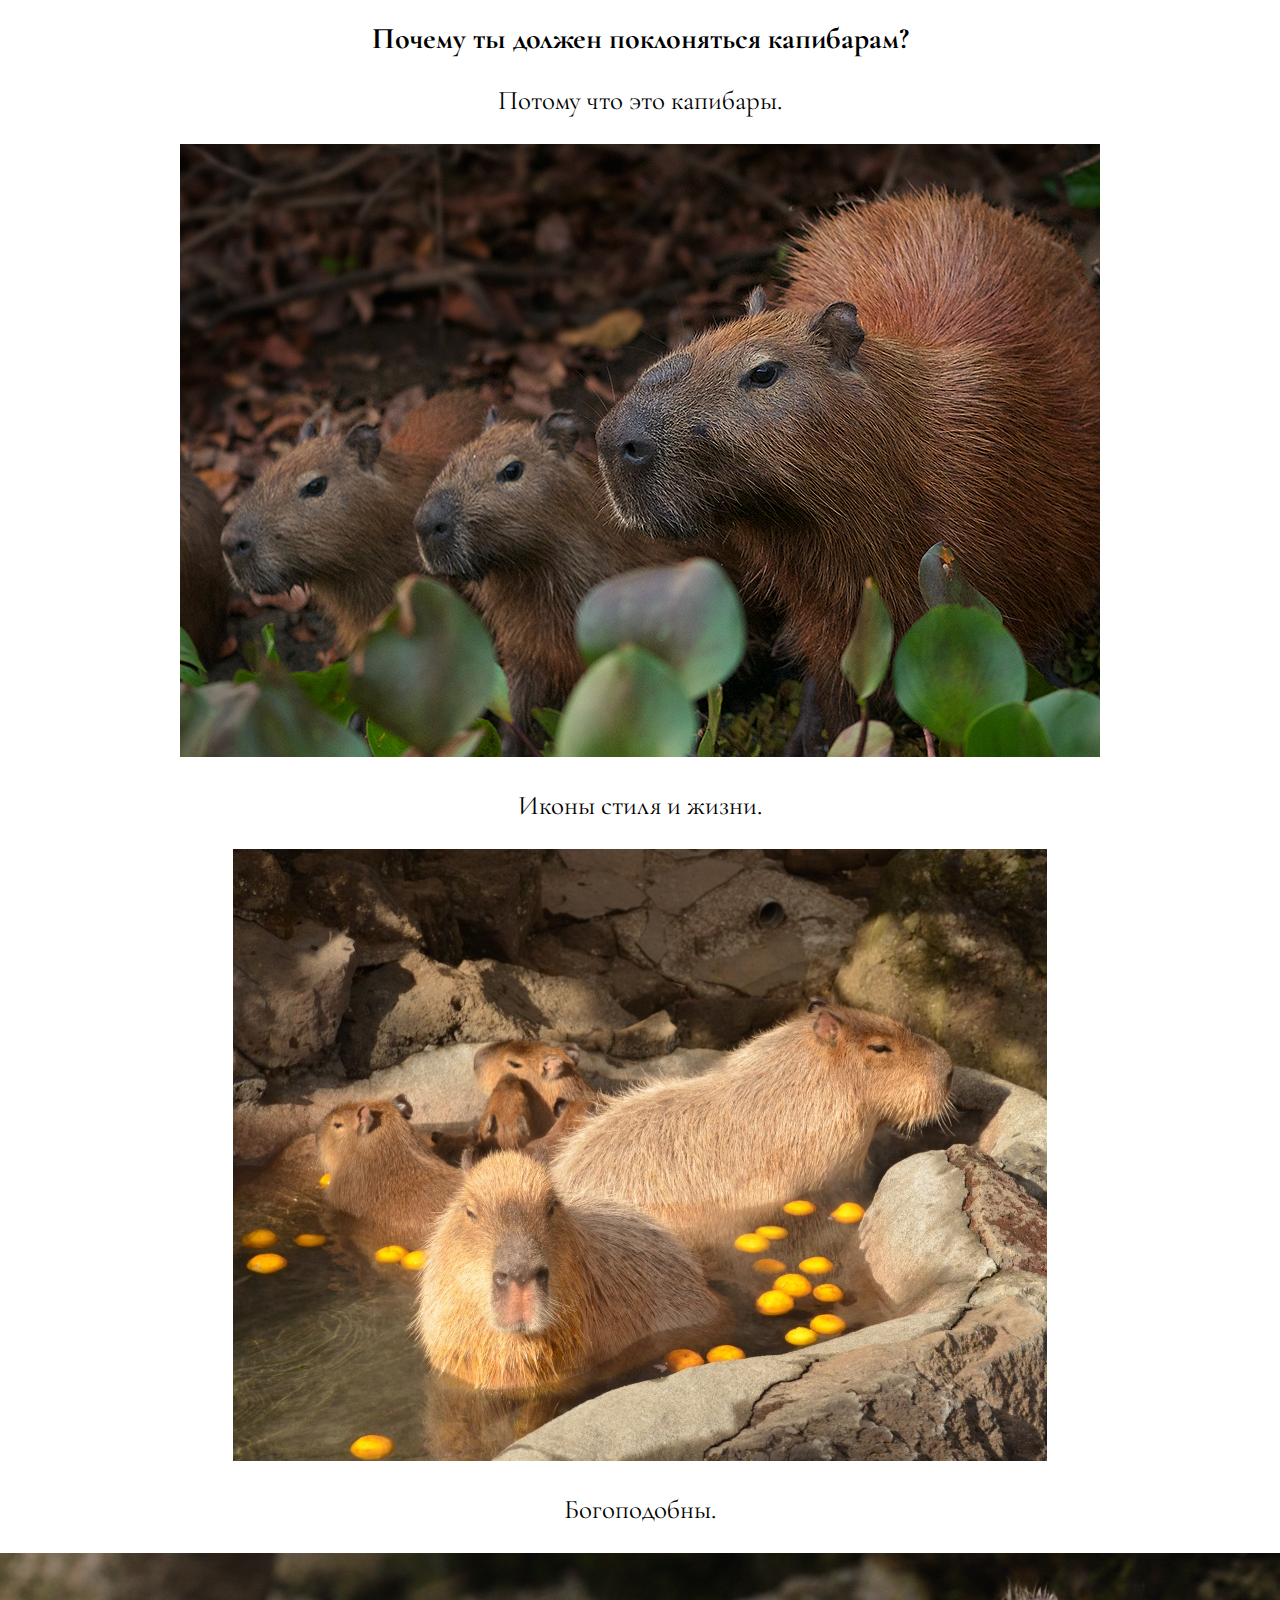
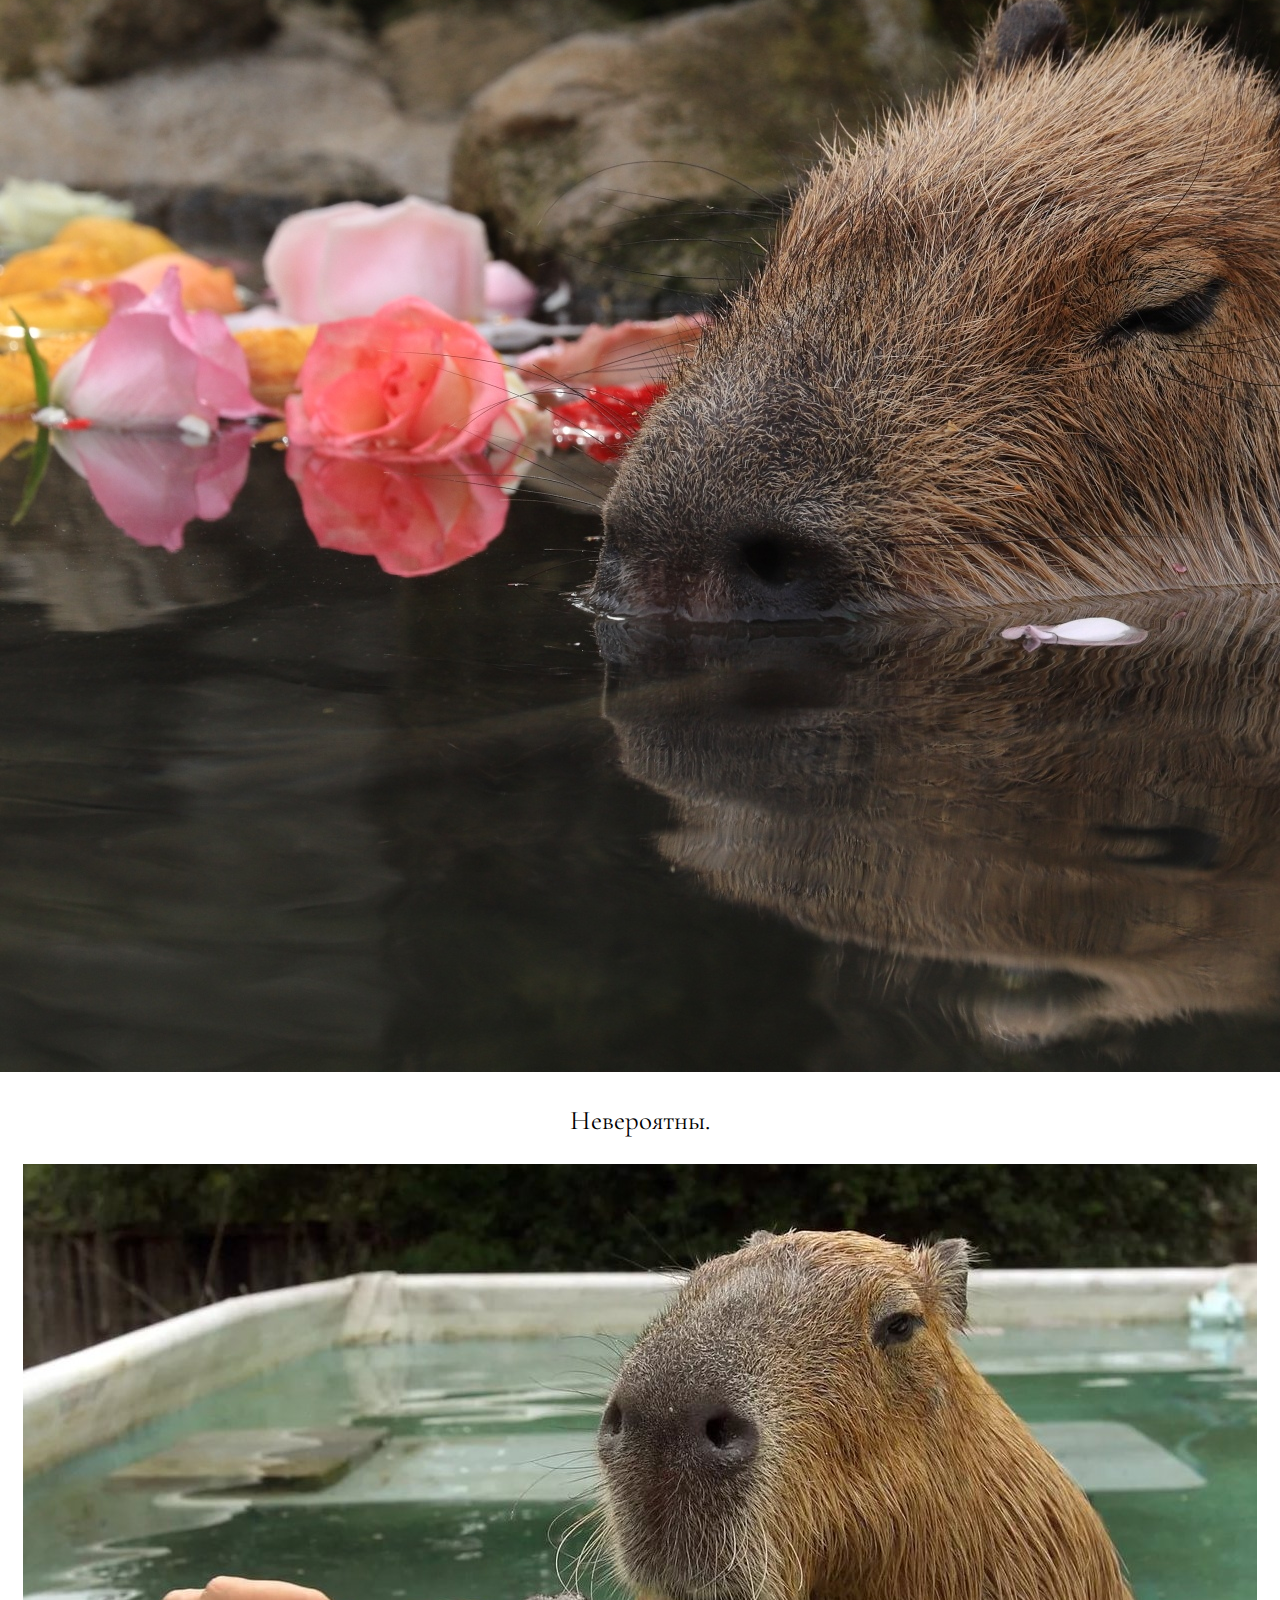
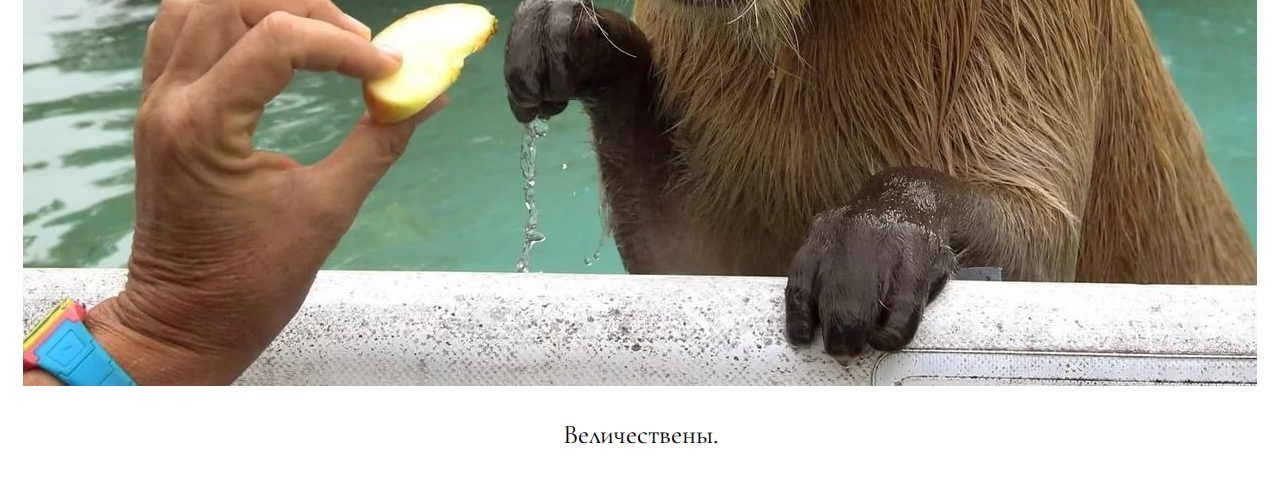
==== index.html @ 0ac047e2 "Add files via upload" ====
<!DOCTYPE html>
<html lang="en">
<link rel="stylesheet"
href="style.css">
<head>
  <meta charset="UTF-8">
  <title>ИДОЛ</title>
  <link rel="preconnect" href="https://fonts.googleapis.com">
<link rel="preconnect" href="https://fonts.gstatic.com" crossorigin>
<link href="https://fonts.googleapis.com/css2?family=Cormorant+Garamond:wght@300&display=swap" rel="stylesheet">
</head>
<body>
<main>
      <section>
        <h1 align=center>Почему ты должен поклоняться капибарам?</h1>
        <p align=center>Потому что это капибары.</p>
      </section>
	  <div align=center class="argument ras">
	  <img class="argument ras_img" src="17.jpg" alt="">
	  </div>
	     <p align=center> Иконы стиля и жизни.</p>
		 <div align=center class="argument dva">
	  <img class="argument dva_img" src="27.jpg" alt="">
	  </div>
	     <p align=center> Богоподобны.</p>
		 <div align=center class="argument tri">
	  <img class="argument tri_img" src="77.jpg" alt="">
	  </div>
	      <p align=center> Невероятны.</p>
		  <div align=center class="argument chetire">
	  <img class="argument chetire_img" src="13.jpg" alt="">
	  </div>
	     <p align=center> Величествены.</p>
    </main>
</body>
---- style.css ----
*,
::before,
::after {
  box-sizing: border-box;
}
p {
	font-size:27px


}
h1 {
	font-size:30px


}

body {
  margin: 0;
  font-family: 'Cormorant Garamond', serif;
  transition: all .7s ease;
}
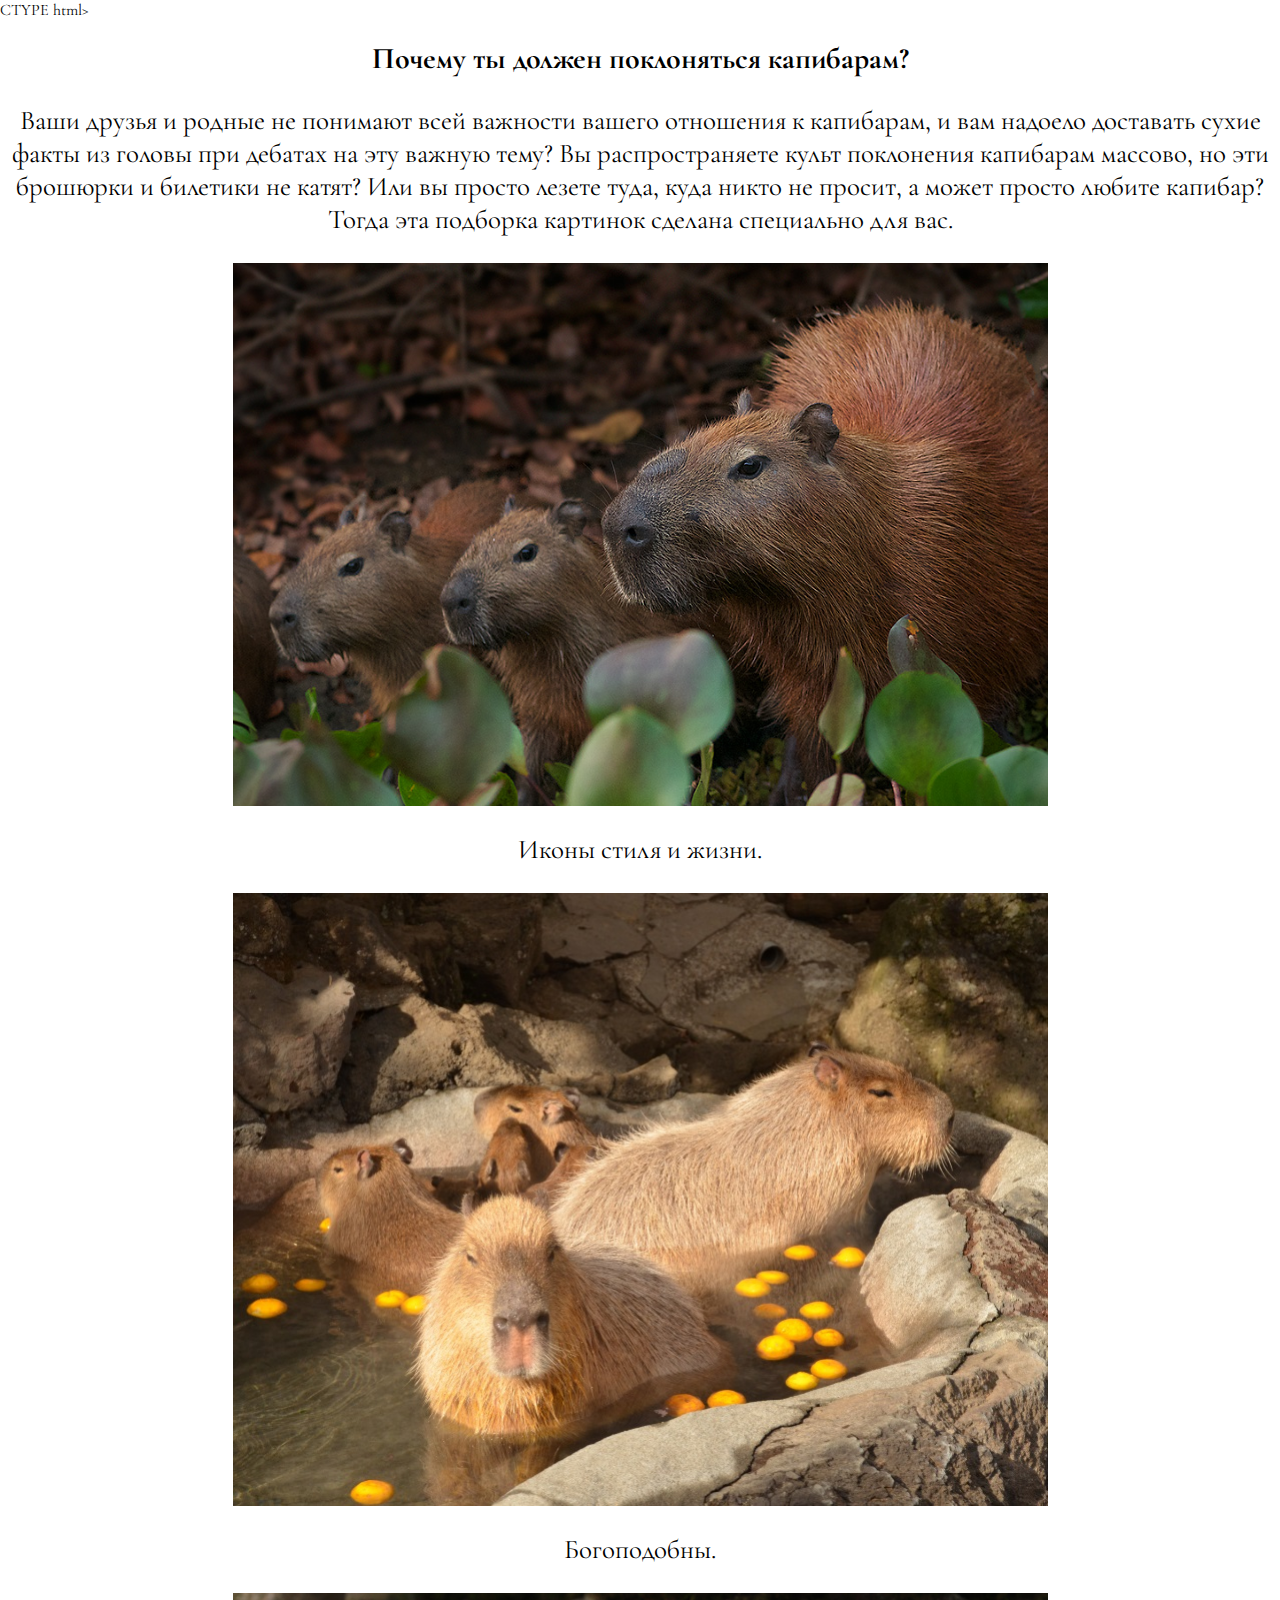
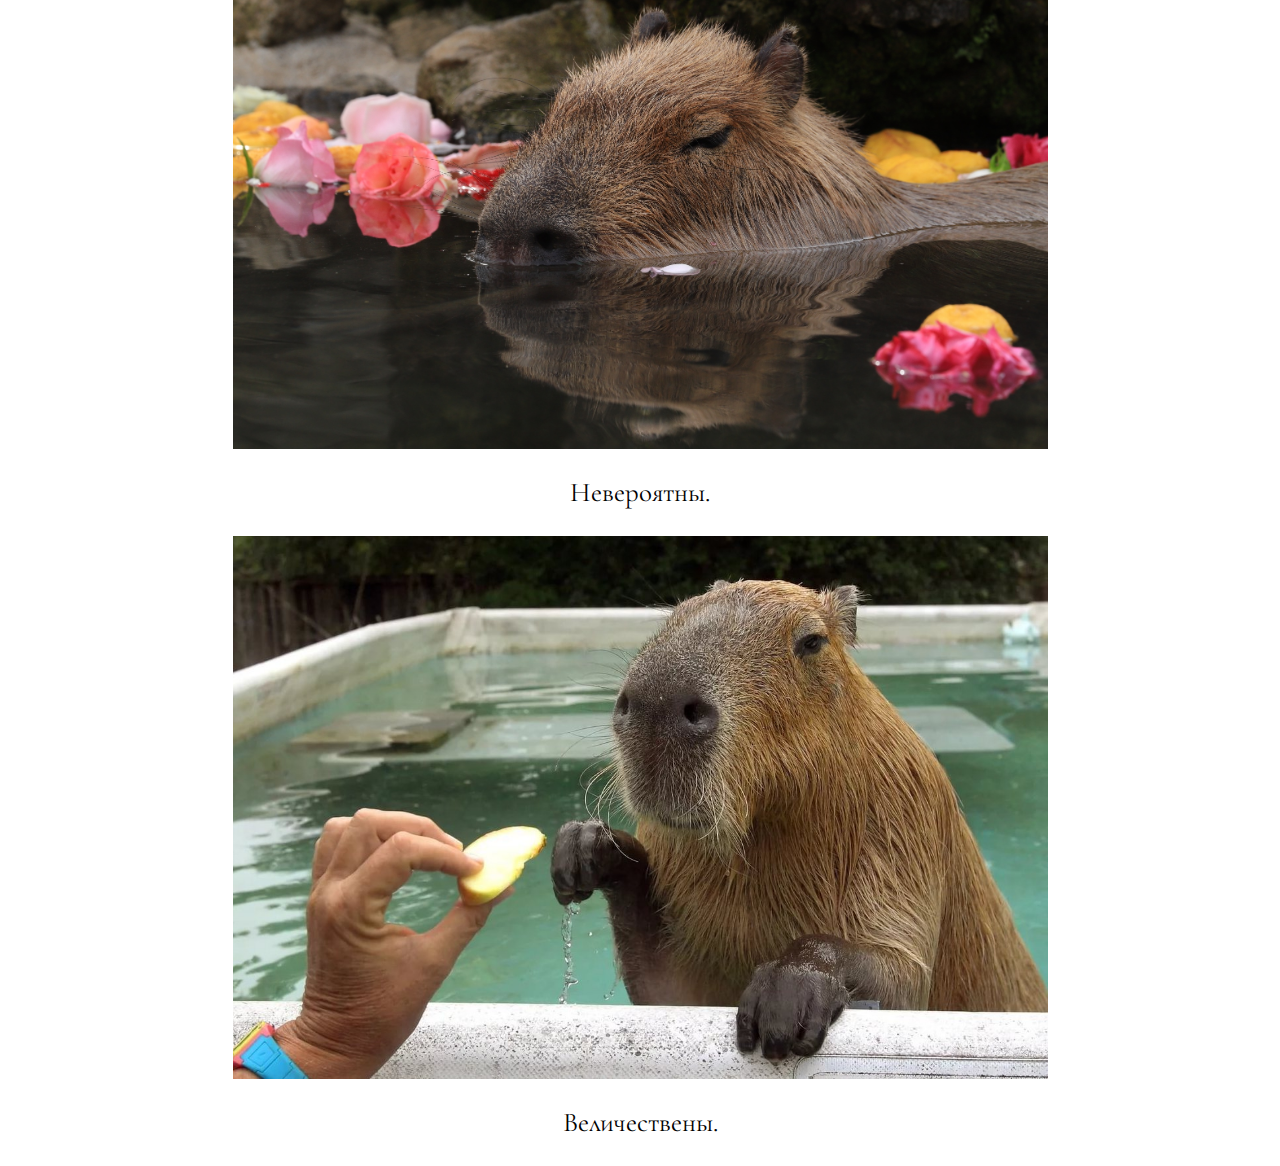
==== commit 5e98beea: "Update index.html" ====
--- a/index.html
+++ b/index.html
@@ -1,4 +1,4 @@
-<!DOCTYPE html>
+CTYPE html>
 <html lang="en">
 <link rel="stylesheet"
 href="style.css">
@@ -13,23 +13,31 @@
 <main>
       <section>
         <h1 align=center>Почему ты должен поклоняться капибарам?</h1>
-        <p align=center>Потому что это капибары.</p>
+        <p align=center>Ваши друзья и родные не понимают всей важности вашего отношения к капибарам, и вам надоело доставать сухие факты из головы при дебатах на эту важную тему? Вы распространяете культ поклонения капибарам массово, но эти брошюрки и билетики не катят? Или вы просто лезете туда, куда никто не просит, а может просто любите капибар? Тогда эта подборка картинок сделана специально для вас.</p>
       </section>
 	  <div align=center class="argument ras">
-	  <img class="argument ras_img" src="17.jpg" alt="">
-	  </div>
+	  <img class="argument ras_img" src="17.jpg" 
+	       width="815"
+	       neight="600">
+          </div>
 	     <p align=center> Иконы стиля и жизни.</p>
 		 <div align=center class="argument dva">
-	  <img class="argument dva_img" src="27.jpg" alt="">
+	  <img class="argument dva_img" src="27.jpg" alt=""
+	       width="815"
+	       neight="600">
 	  </div>
 	     <p align=center> Богоподобны.</p>
 		 <div align=center class="argument tri">
-	  <img class="argument tri_img" src="77.jpg" alt="">
+	  <img class="argument tri_img" src="77.jpg" alt=""
+	       width="815"
+	       neight="600">
 	  </div>
 	      <p align=center> Невероятны.</p>
 		  <div align=center class="argument chetire">
-	  <img class="argument chetire_img" src="13.jpg" alt="">
+	  <img class="argument chetire_img" src="13.jpg" alt=""
+	       width="815"
+	       neight="600">
 	  </div>
 	     <p align=center> Величествены.</p>
     </main>
-</body>+</body>
